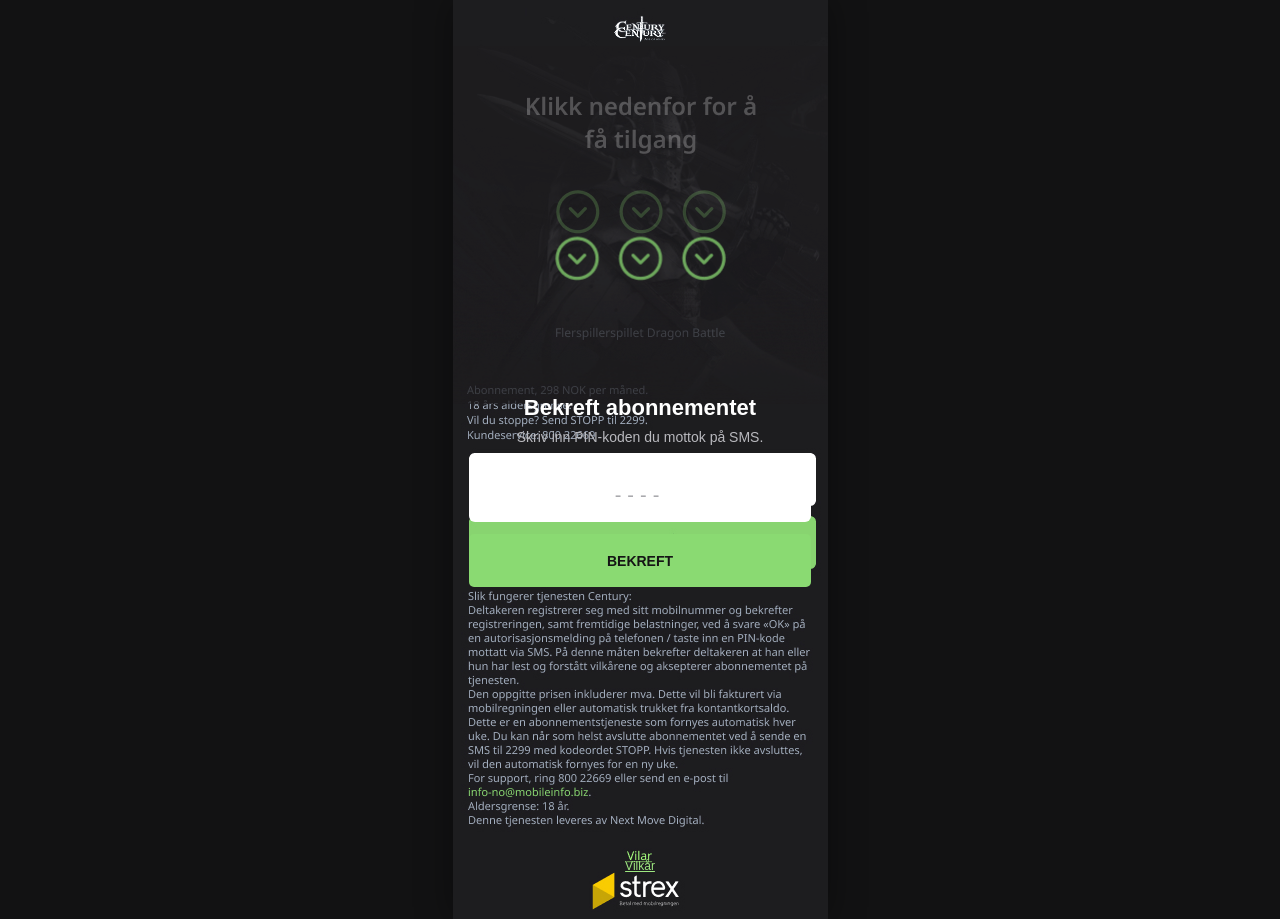
==== pin.html @ c2c50501 "Add files via upload" ====
<!doctype html>
<html lang="no">
  <head>
    <meta charset="utf-8" />
    <meta name="viewport" content="width=device-width, initial-scale=1" />
    <meta name="theme-color" content="#202022" />
    <meta name="description" content="Bekreft abonnementet ditt på Century: Age of Ashes." />
    <title>Century: Age of Ashes – Bekreftelse</title>
    <link rel="stylesheet" href="styles.css" />
  </head>
  <body>
    <main class="screen pin-screen" aria-label="Century: Age of Ashes – PIN-bekreftelse">
      <img class="pin-art" src="PIN.jpg" alt="PIN-kode for Century: Age of Ashes." />
      <img class="pin-logo" src="logo-century-white%201.png" alt="Century: Age of Ashes" />
      <img class="pin-hero" src="img.png" alt="Ridder fra Century: Age of Ashes" />

      <section class="pin-content" aria-labelledby="pin-title">
        <h1 id="pin-title">Bekreft abonnementet</h1>
        <p>Skriv inn PIN-koden du mottok på SMS.</p>
        <form action="homepage.html" method="get">
          <label class="sr-only" for="pin">PIN-kode</label>
          <input id="pin" name="pin" type="text" inputmode="numeric" autocomplete="one-time-code" pattern="[0-9]{4}" maxlength="4" placeholder="----" required />
          <button type="submit">BEKREFT</button>
        </form>
      </section>

      <a class="pin-terms-link" href="terms.html">Vilkår</a>
    </main>
  </body>
</html>
---- styles.css ----
:root { color-scheme: dark; }

* { box-sizing: border-box; }

html, body { min-height: 100%; margin: 0; }

body {
  min-width: 280px;
  background: #121213;
  color: #fff;
  font-family: Arial, Helvetica, sans-serif;
}

.screen, .terms-screen, .home-screen {
  position: relative;
  width: min(100%, 375px);
  margin: 0 auto;
  overflow: hidden;
  background: #202022;
}

.signup-screen, .pin-screen { aspect-ratio: 375 / 919; }

.screen-art, .pin-art, .terms-screen > img {
  display: block;
  width: 100%;
  height: 100%;
}

.phone-form {
  position: absolute;
  inset: 49.3% 4.3% auto;
  display: grid;
  gap: 10px;
}

.phone-form input, .pin-content input {
  width: 100%;
  height: 53px;
  border: 0;
  border-radius: 6px;
  background: transparent;
  color: #d1d1d1;
  font-size: 15px;
  letter-spacing: .4px;
  outline: 2px solid transparent;
  padding: 0 18px;
}

.phone-form input::placeholder { color: transparent; }
.pin-content input::placeholder { color: #a9a9ad; opacity: 1; }

button {
  width: 100%;
  height: 53px;
  border: 0;
  border-radius: 5px;
  background: transparent;
  color: transparent;
  cursor: pointer;
  font-size: 14px;
  font-weight: 800;
}

.phone-form input:focus-visible, .pin-content input:focus-visible, button:focus-visible, a:focus-visible {
  outline: 3px solid #94ea75;
  outline-offset: 2px;
}

.terms-link {
  position: absolute;
  top: 92.2%;
  left: 43%;
  width: 16%;
  height: 2.4%;
  border-radius: 4px;
}

.pin-art { position: absolute; inset: 0; }

.pin-logo {
  position: absolute;
  top: 2.2%;
  left: 50%;
  width: 52px;
  height: 24px;
  transform: translateX(-50%);
}

.pin-hero {
  position: absolute;
  top: 5%;
  left: 0;
  width: 100%;
  height: auto;
  opacity: .76;
}

.pin-content {
  position: absolute;
  top: 43%;
  left: 4.3%;
  width: 91.4%;
  text-align: center;
}

.pin-content h1 { margin: 0 0 8px; font-size: 22px; }
.pin-content p { margin: 0 0 24px; color: #b9b9be; font-size: 14px; }
.pin-content form { display: grid; gap: 12px; }

.pin-content input {
  background: #fff;
  color: #333;
  text-align: center;
  font-size: 20px;
  letter-spacing: 6px;
}

.pin-content button { background: #8ada72; color: #151515; }

.pin-terms-link {
  position: absolute;
  bottom: 5%;
  left: 0;
  width: 100%;
  color: #9ee881;
  font-size: 12px;
  text-align: center;
}

.terms-screen { min-height: 100vh; }
.terms-screen > img { height: auto; }

.home-screen { aspect-ratio: 375 / 963; }
.home-screen > img { display: block; width: 100%; height: 100%; }

.download-link, .requirements-link {
  position: absolute;
  border-radius: 4px;
}

.download-link { top: 63.9%; left: 7.7%; width: 84.3%; height: 5.2%; }
.requirements-link { top: 70.7%; left: 34%; width: 32%; height: 2.2%; }

.terms-back {
  position: absolute;
  top: 0;
  left: 0;
  width: 17%;
  height: 2.1%;
}

.sr-only {
  position: absolute;
  width: 1px;
  height: 1px;
  overflow: hidden;
  clip: rect(0, 0, 0, 0);
  white-space: nowrap;
}

@media (min-width: 376px) {
  .screen, .terms-screen, .home-screen { box-shadow: 0 0 34px rgb(0 0 0 / .38); }
}
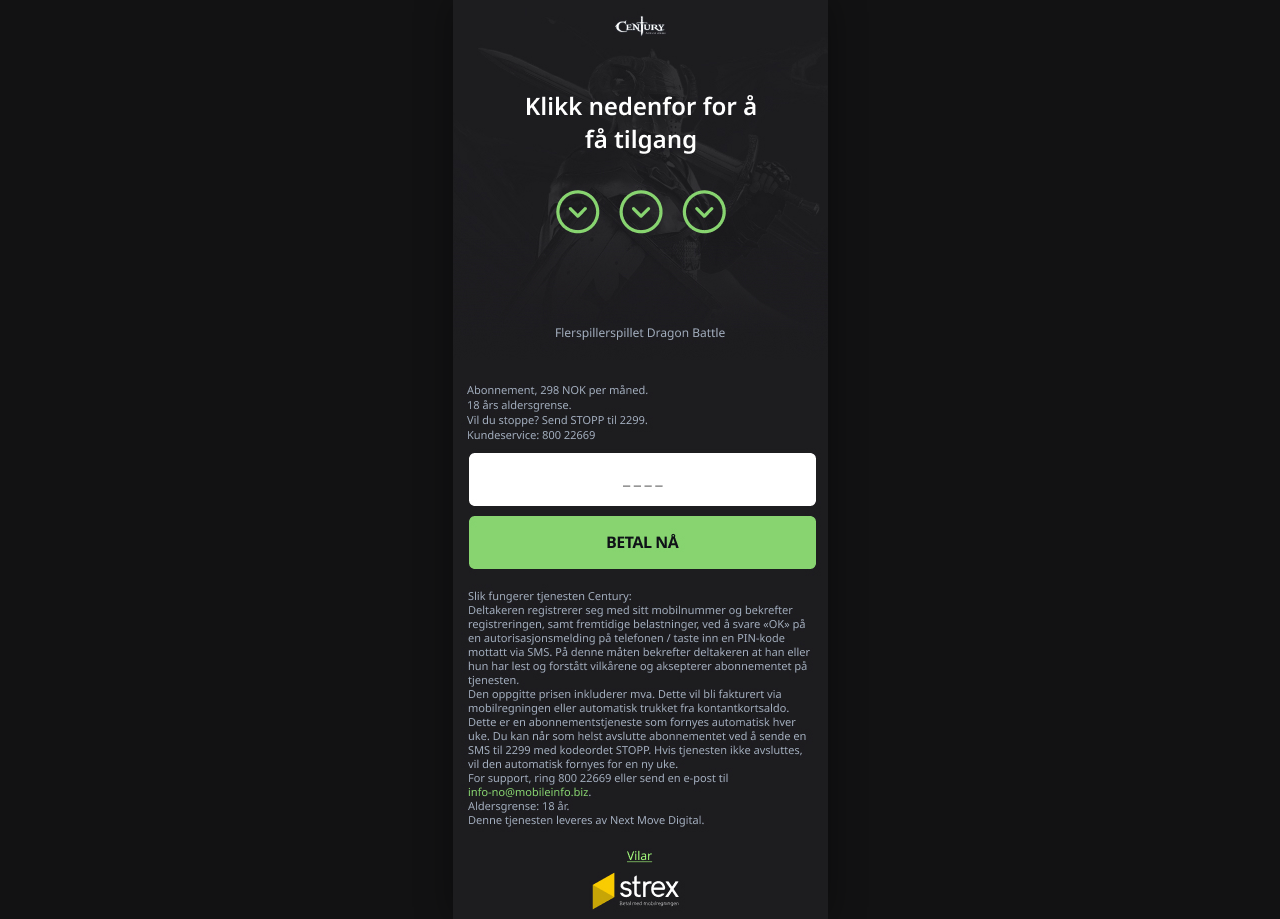
==== commit 18fe6fe6: "Add files via upload" ====
--- a/pin.html
+++ b/pin.html
@@ -10,21 +10,19 @@
   </head>
   <body>
     <main class="screen pin-screen" aria-label="Century: Age of Ashes – PIN-bekreftelse">
-      <img class="pin-art" src="PIN.jpg" alt="PIN-kode for Century: Age of Ashes." />
-      <img class="pin-logo" src="logo-century-white%201.png" alt="Century: Age of Ashes" />
-      <img class="pin-hero" src="img.png" alt="Ridder fra Century: Age of Ashes" />
-
-      <section class="pin-content" aria-labelledby="pin-title">
-        <h1 id="pin-title">Bekreft abonnementet</h1>
-        <p>Skriv inn PIN-koden du mottok på SMS.</p>
-        <form action="homepage.html" method="get">
-          <label class="sr-only" for="pin">PIN-kode</label>
-          <input id="pin" name="pin" type="text" inputmode="numeric" autocomplete="one-time-code" pattern="[0-9]{4}" maxlength="4" placeholder="----" required />
-          <button type="submit">BEKREFT</button>
-        </form>
-      </section>
-
-      <a class="pin-terms-link" href="terms.html">Vilkår</a>
+      <img class="screen-art" src="PIN.jpg" alt="Century: Age of Ashes. Skriv inn PIN-koden din." />
+      <form class="phone-form pin-form" action="homepage.html" method="get">
+        <label class="sr-only" for="pin">PIN-kode</label>
+        <input id="pin" name="pin" type="text" inputmode="numeric" autocomplete="one-time-code" pattern="[0-9]{4}" maxlength="4" required />
+        <button type="submit">BETAL NÅ</button>
+      </form>
+      <a class="terms-link" href="terms.html" aria-label="Vilkår og betingelser"></a>
     </main>
+    <script>
+      document.querySelector('#pin').addEventListener('input', (event) => {
+        event.target.value = event.target.value.replace(/\D/g, '').slice(0, 4);
+        event.target.classList.toggle('has-value', event.target.value.length > 0);
+      });
+    </script>
   </body>
 </html>
--- a/styles.css
+++ b/styles.css
@@ -29,12 +29,14 @@
 
 .phone-form {
   position: absolute;
-  inset: 49.3% 4.3% auto;
+  top: 49.3%;
+  left: 4.3%;
+  right: 3.5%;
   display: grid;
   gap: 10px;
 }
 
-.phone-form input, .pin-content input {
+.phone-form input {
   width: 100%;
   height: 53px;
   border: 0;
@@ -48,7 +50,32 @@
 }
 
 .phone-form input::placeholder { color: transparent; }
-.pin-content input::placeholder { color: #a9a9ad; opacity: 1; }
+
+.phone-field {
+  display: flex;
+  align-items: center;
+  height: 53px;
+  border-radius: 6px;
+  background: #fff;
+  color: #94949a;
+  font-size: 15px;
+  padding-left: 18px;
+}
+
+.phone-field input {
+  flex: 1;
+  min-width: 0;
+  height: 100%;
+  color: #343438;
+  padding-left: 3px;
+}
+
+.phone-field:focus-within {
+  outline: 3px solid #94ea75;
+  outline-offset: 2px;
+}
+
+.phone-field input:focus-visible { outline: 0; }
 
 button {
   width: 100%;
@@ -62,10 +89,12 @@
   font-weight: 800;
 }
 
-.phone-form input:focus-visible, .pin-content input:focus-visible, button:focus-visible, a:focus-visible {
+.phone-form input:focus-visible, button:focus-visible, a:focus-visible {
   outline: 3px solid #94ea75;
   outline-offset: 2px;
 }
+
+.phone-form .phone-field input:focus-visible { outline: 0; }
 
 .terms-link {
   position: absolute;
@@ -76,57 +105,15 @@
   border-radius: 4px;
 }
 
-.pin-art { position: absolute; inset: 0; }
-
-.pin-logo {
-  position: absolute;
-  top: 2.2%;
-  left: 50%;
-  width: 52px;
-  height: 24px;
-  transform: translateX(-50%);
-}
-
-.pin-hero {
-  position: absolute;
-  top: 5%;
-  left: 0;
-  width: 100%;
-  height: auto;
-  opacity: .76;
-}
-
-.pin-content {
-  position: absolute;
-  top: 43%;
-  left: 4.3%;
-  width: 91.4%;
-  text-align: center;
-}
-
-.pin-content h1 { margin: 0 0 8px; font-size: 22px; }
-.pin-content p { margin: 0 0 24px; color: #b9b9be; font-size: 14px; }
-.pin-content form { display: grid; gap: 12px; }
-
-.pin-content input {
-  background: #fff;
-  color: #333;
+.pin-form input {
+  background: transparent;
+  color: #5c5c62;
   text-align: center;
   font-size: 20px;
   letter-spacing: 6px;
 }
 
-.pin-content button { background: #8ada72; color: #151515; }
-
-.pin-terms-link {
-  position: absolute;
-  bottom: 5%;
-  left: 0;
-  width: 100%;
-  color: #9ee881;
-  font-size: 12px;
-  text-align: center;
-}
+.pin-form input.has-value { background: #fff; }
 
 .terms-screen { min-height: 100vh; }
 .terms-screen > img { height: auto; }
